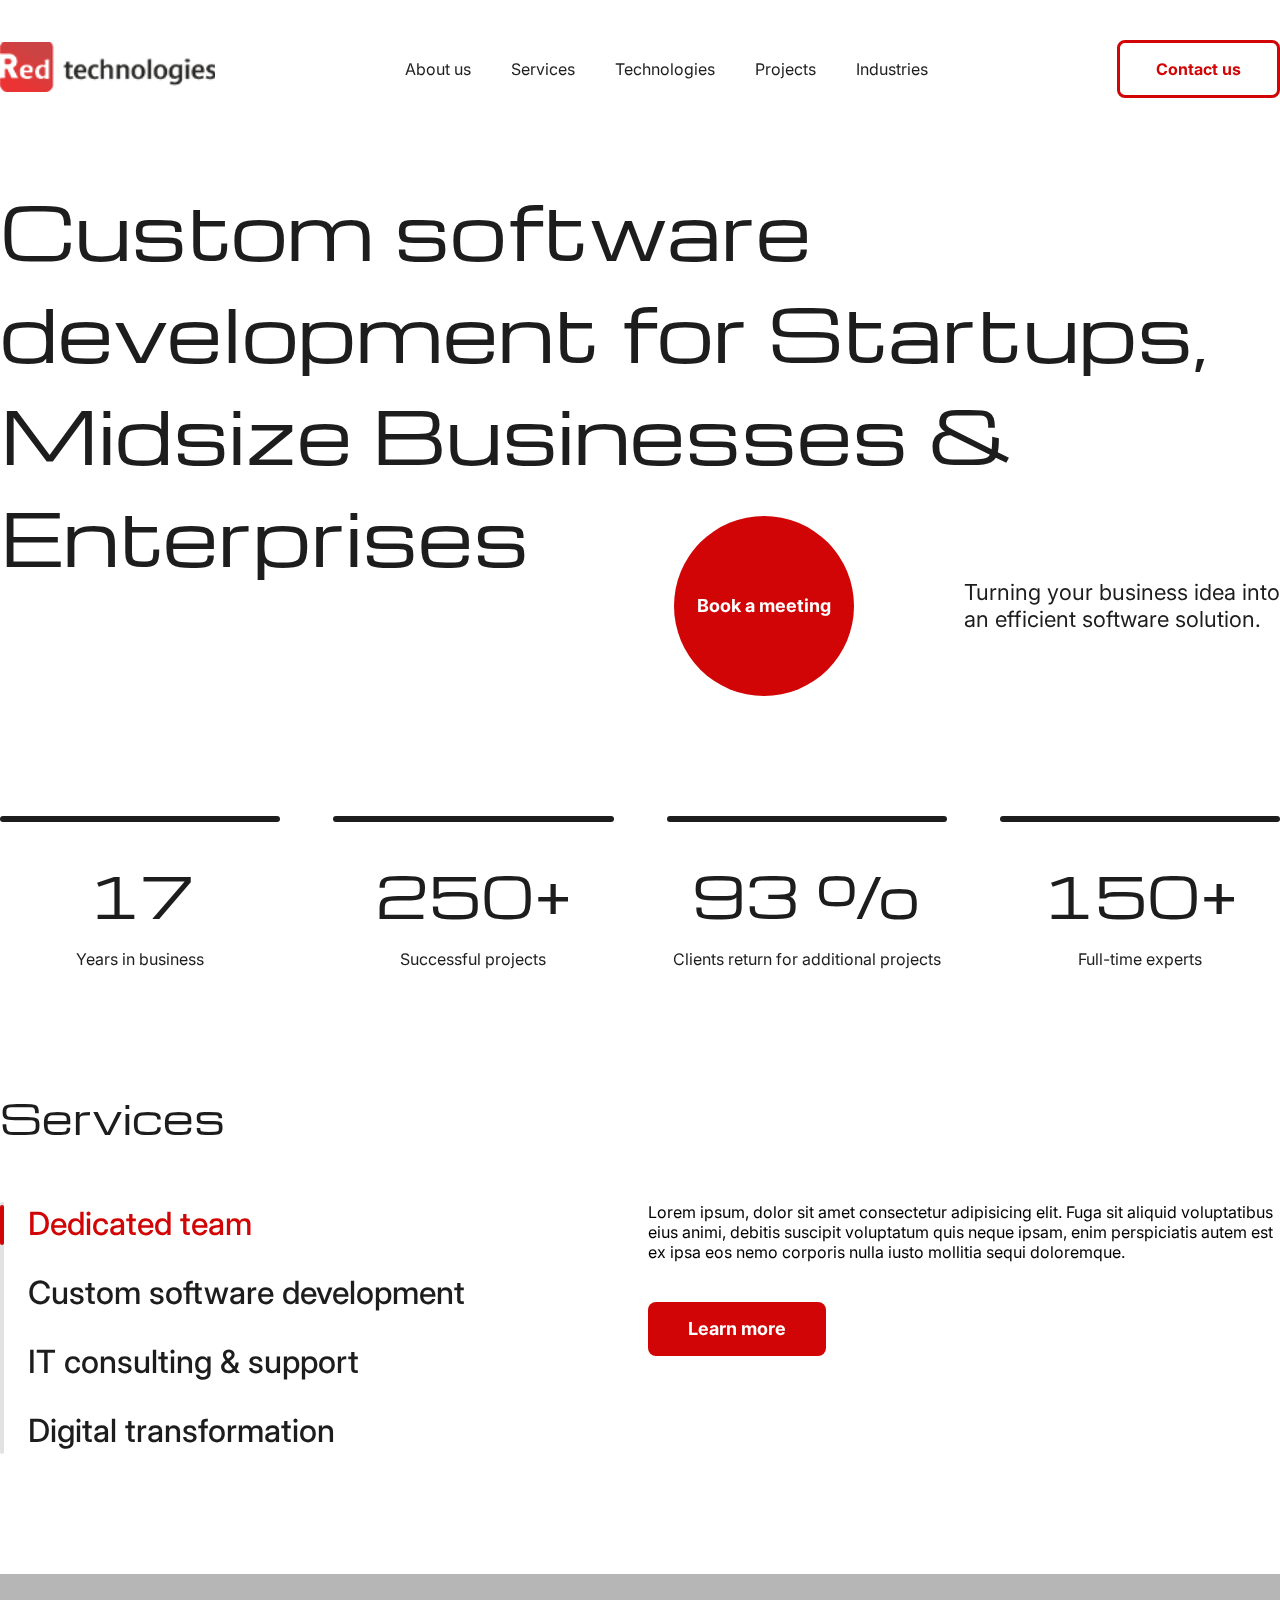
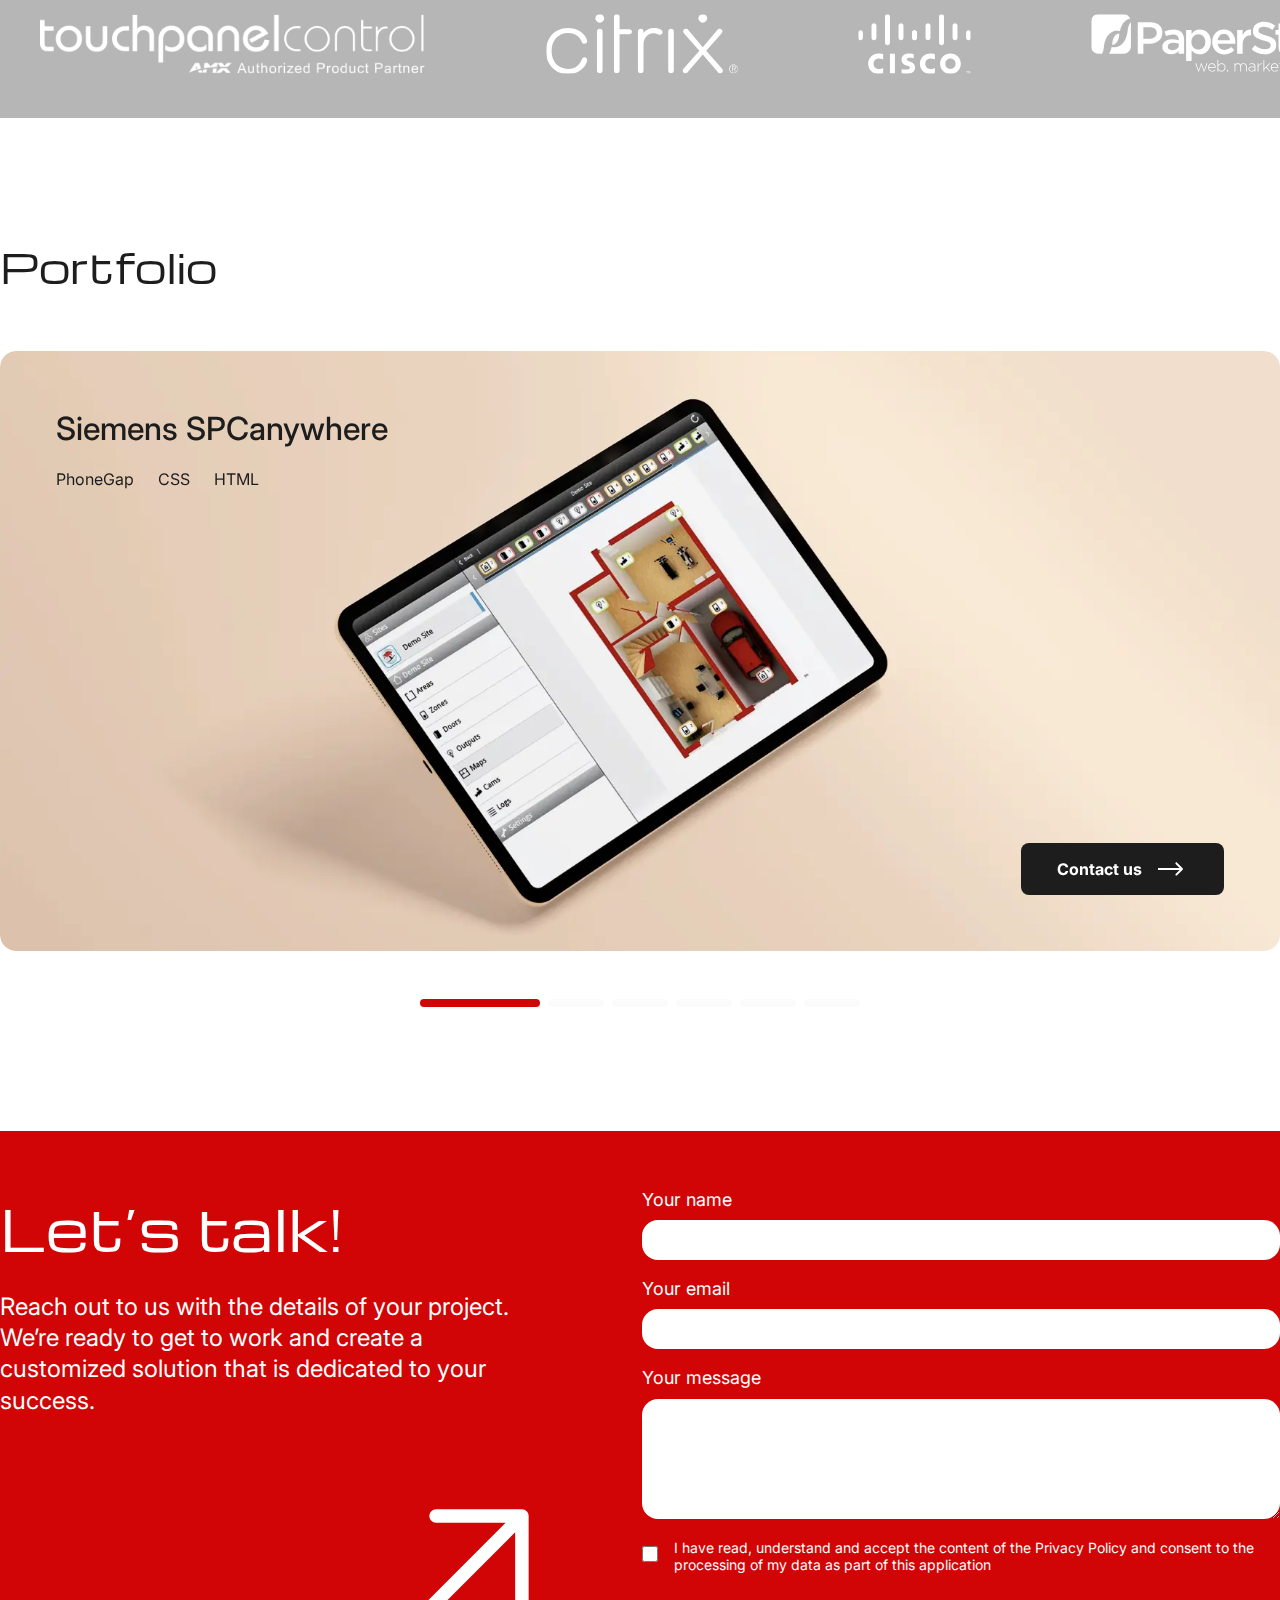
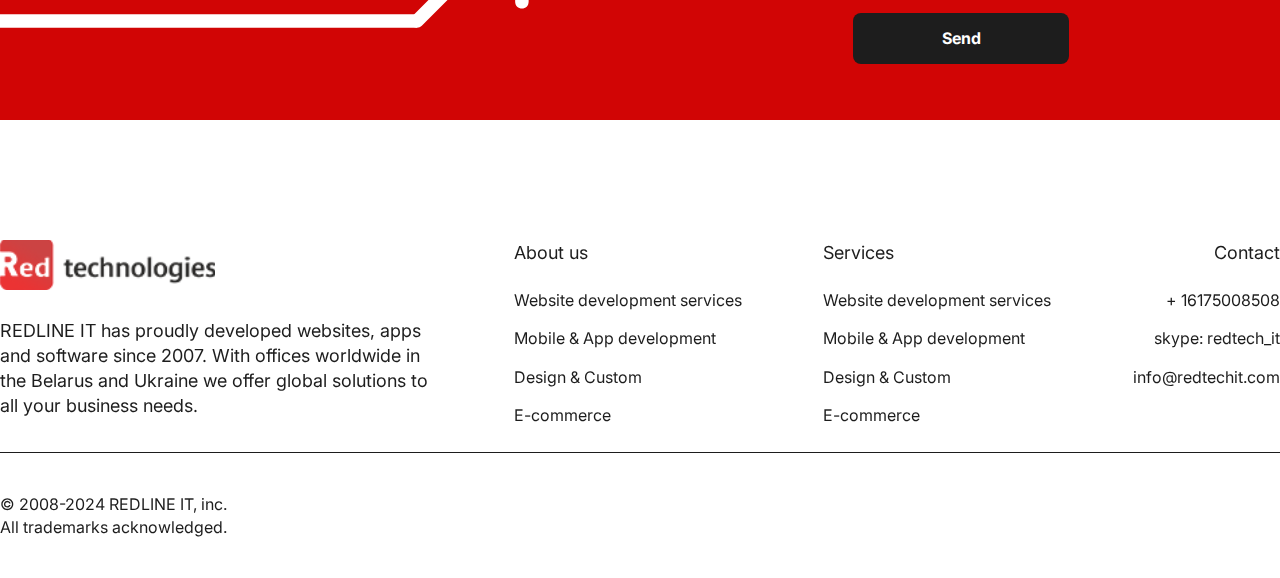
==== index.html @ c2d8413c "initial deploy" ====
<!DOCTYPE html>
<html lang="en">
  <head>
    <meta charset="UTF-8" />
    <meta name="viewport" content="width=device-width, initial-scale=1.0" />
    <title>Red Technologies</title>
    <link rel="stylesheet" href="./styles/style.css" />
    <link
      rel="stylesheet"
      href="https://cdn.jsdelivr.net/npm/swiper@10/swiper-bundle.min.css"
    />
    <script src="https://cdn.jsdelivr.net/npm/swiper@10/swiper-bundle.min.js"></script>
  </head>
  <body>
    <nav>
      <div class="nav_wrapper container">
        <a href="./index.html">
          <img src="./assets/logo.png" alt="" />
        </a>
        <div class="nav_menu">
          <a href="./about.html"><p>About us</p></a>
          <a href="./services.html"><p>Services</p></a>
          <a href="./technologies.html"><p>Technologies</p></a>
          <a href="./project.html"><p>Projects</p></a>
          <a href="./industries.html"><p>Industries</p></a>
        </div>
        <a href="./contact-us.html"><button class="line_btn">Contact us</button></a>
      </div>
    </nav>
    <header class="container">
      <div class="main_titile">
        <h1>
          Custom software development for Startups, Midsize Businesses &
          Enterprises
        </h1>
      </div>
      <div class="book_meeting">
        <div class="book_meeting_circle">
          <p>Book a meeting</p>
        </div>
        <div class="book_meetig_text">
          <p>
            Turning your business idea into <br />
            an efficient software solution.
          </p>
        </div>
      </div>
      <div class="header_stats">
        <div class="header_stat">
          <div class="header_stat_line"></div>
          <p>17</p>
          <span>Years in business</span>
        </div>
        <div class="header_stat">
          <div class="header_stat_line"></div>

          <p>250+</p>
          <span>Successful projects</span>
        </div>
        <div class="header_stat">
          <div class="header_stat_line"></div>
          <p>93 %</p>
          <span>Clients return for additional projects</span>
        </div>
        <div class="header_stat">
          <div class="header_stat_line"></div>
          <p>150+</p>
          <span>Full-time experts</span>
        </div>
      </div>
    </header>
    <div class="navigation_block container">
      <div class="block_title">
        <h2>Services</h2>
      </div>
      <div class="navigation_block_wrapper">
        <div class="navigation_menu_wrapper">
          <div class="navigation_menu_overflow"></div>
          <div class="navigation_menu tabs_list">
            <div
              class="navigation_menu_item navigation_menu_item_active"
              data-id="menu1"
            >
              <div class="navigation_menu_item_line"></div>
              <p>Dedicated team</p>
            </div>
            <div class="navigation_menu_item" data-id="menu2">
              <div class="navigation_menu_item_line"></div>

              <p>Custom software development</p>
            </div>
            <div class="navigation_menu_item" data-id="menu3">
              <div class="navigation_menu_item_line"></div>

              <p>IT consulting & support</p>
            </div>
            <div class="navigation_menu_item" data-id="menu4">
              <div class="navigation_menu_item_line"></div>

              <p>Digital transformation</p>
            </div>
          </div>
        </div>
        <div class="navigation_block_content">
          <div
            class="navigation_block_content_item navigation_menu_item_active"
            id="menu1"
          >
            <p>
              Lorem ipsum, dolor sit amet consectetur adipisicing elit. Fuga sit
              aliquid voluptatibus eius animi, debitis suscipit voluptatum quis
              neque ipsam, enim perspiciatis autem est ex ipsa eos nemo corporis
              nulla iusto mollitia sequi doloremque.
            </p>
            <a href="#"><button class="red_btn">Learn more</button></a>
          </div>
          <div class="navigation_block_content_item" id="menu2">
            <p>
              Lorem ipsum dolor sit amet consectetur adipisicing elit. A
              laboriosam dolor aut!
            </p>
            <a href="#"><button class="red_btn">Learn more</button></a>
          </div>
          <div class="navigation_block_content_item" id="menu3">
            <p>
              Lorem ipsum dolor sit amet consectetur adipisicing elit. Quod
              molestias nam repellat possimus non. Necessitatibus, assumenda
              voluptates voluptatibus dolorum ex molestiae, ea et voluptatum
              laboriosam repellat soluta quo blanditiis placeat.
            </p>
            <a href="#"><button class="red_btn">Learn more</button></a>
          </div>
          <div class="navigation_block_content_item" id="menu4">
            <p>
              Lorem ipsum dolor sit amet consectetur adipisicing elit. Possimus
              ea voluptate magnam adipisci suscipit quibusdam accusamus
              consequuntur quasi voluptas animi dignissimos, recusandae
              expedita, officiis illum.
            </p>
            <a href="#"><button class="red_btn">Learn more</button></a>
          </div>
        </div>
      </div>
    </div>
    <div class="companies_carousel_wrapper">
      <div class="companies_carousel">
        <a href="#"><img src="./assets/icons/companies/tpc.svg" alt="" /></a>
        <a href="#"
          ><img
            src="./assets/icons/companies/citrix-registered-tm-logo.svg"
            alt=""
        /></a>
        <a href="#"
          ><img src="./assets/icons/companies/Cisco_logo 1.svg" alt=""
        /></a>
        <a href="#"><img src="./assets/icons/companies/paper.svg" alt="" /></a>
        <a href="#"
          ><img src="./assets/icons/companies/coalbook.svg" alt=""
        /></a>
        <a href="#"
          ><img src="./assets/icons/companies/CMG-LOGO.svg" alt=""
        /></a>
        <a href="#"><img src="./assets/icons/companies/amx.svg" alt="" /></a>
      </div>
    </div>
    <div class="portfolio_carousel_wrapper">
      <div class="block_title container">
        <h2>Portfolio</h2>
      </div>

      <div class="portfolio_carousel container">
        <div class="swiper-wrapper">
          <div class="swiper-slide">
            <div class="block_item block_item1">
              <div class="block_item_text">
                <p>Siemens SPCanywhere</p>
                <div>
                  <span>PhoneGap</span> <span>CSS</span> <span>HTML</span>
                </div>
              </div>
              <div class="block_item_btn">
                <button class="black_btn">
                  Contact us <img src="./assets/icons/arrow-right.svg" alt="" />
                </button>
              </div>
            </div>
          </div>
          <div class="swiper-slide">
            <div class="block_item block_item1">
              <div class="block_item_text">
                <p>Siemens SPCanywhere</p>
                <div>
                  <span>PhoneGap</span> <span>CSS</span> <span>HTML</span>
                </div>
              </div>
              <div class="block_item_btn">
                <button class="black_btn">
                  Contact us <img src="./assets/icons/arrow-right.svg" alt="" />
                </button>
              </div>
            </div>
          </div>
          <div class="swiper-slide">
            <div class="block_item block_item1">
              <div class="block_item_text">
                <p>Siemens SPCanywhere</p>
                <div>
                  <span>PhoneGap</span> <span>CSS</span> <span>HTML</span>
                </div>
              </div>
              <div class="block_item_btn">
                <button class="black_btn">
                  Contact us <img src="./assets/icons/arrow-right.svg" alt="" />
                </button>
              </div>
            </div>
          </div>
          <div class="swiper-slide">
            <div class="block_item block_item1">
              <div class="block_item_text">
                <p>Siemens SPCanywhere</p>
                <div>
                  <span>PhoneGap</span> <span>CSS</span> <span>HTML</span>
                </div>
              </div>
              <div class="block_item_btn">
                <button class="black_btn">
                  Contact us <img src="./assets/icons/arrow-right.svg" alt="" />
                </button>
              </div>
            </div>
          </div>
          <div class="swiper-slide">
            <div class="block_item block_item1">
              <div class="block_item_text">
                <p>Siemens SPCanywhere</p>
                <div>
                  <span>PhoneGap</span> <span>CSS</span> <span>HTML</span>
                </div>
              </div>
              <div class="block_item_btn">
                <button class="black_btn">
                  Contact us <img src="./assets/icons/arrow-right.svg" alt="" />
                </button>
              </div>
            </div>
          </div>
          <div class="swiper-slide">
            <div class="block_item block_item1">
              <div class="block_item_text">
                <p>Siemens SPCanywhere</p>
                <div>
                  <span>PhoneGap</span> <span>CSS</span> <span>HTML</span>
                </div>
              </div>
              <div class="block_item_btn">
                <button class="black_btn">
                  Contact us <img src="./assets/icons/arrow-right.svg" alt="" />
                </button>
              </div>
            </div>
          </div>
        </div>
        <div class="swiper-pagination"></div>
      </div>
    </div>

    <div class="contact_block_wrapper">
      <div class="contact_block container">
        <div class="contact_block_left">
          <h3>Let’s talk!</h3>
          <p>
            Reach out to us with the details of your project. We’re ready to get
            to work and create a customized solution that is dedicated to your
            success.
          </p>
          <img src="./assets/icons/contact-line.svg" alt="" />
        </div>
        <div class="contact_block_right">
          <div class="contact_input">
            <p>Your name</p>
            <input type="text" name="" id="" />
          </div>
          <div class="contact_input">
            <p>Your email</p>
            <input type="text" name="" id="" />
          </div>
          <div class="contact_input">
            <p>Your message</p>
            <textarea name="" id="" cols="30" rows="10"></textarea>
          </div>
          <div class="form_privacy">
            <div><input type="checkbox" name="" id="" /></div>
            <p>
              I have read, understand and accept the content of the Privacy
              Policy and consent to the processing of my data as part of this
              application
            </p>
          </div>
          <div class="form_send">
            <button class="black_btn">Send</button>
          </div>
        </div>
      </div>
    </div>

    <footer>
      <div class="footer_wrapper container">
        <div class="footer_wrapper_top">
          <div class="footer_wrapper_top_desc">
            <a href="./index.html">
              <img src="./assets/logo.png" alt="" />
            </a>
            <h4>
              REDLINE IT has proudly developed websites, apps and software since
              2007. With offices worldwide in the Belarus and Ukraine we offer
              global solutions to all your business needs.
            </h4>
          </div>
          <div class="footer_menu">
            <h4>About us</h4>
            <a href="#"><p>Website development services</p></a>
            <a href="#"><p>Mobile & App development</p></a>
            <a href="#"><p>Design & Custom</p></a>
            <a href="#"><p>E-commerce</p></a>
          </div>
          <div class="footer_menu">
            <h4>Services</h4>
            <a href="#"><p>Website development services</p></a>
            <a href="#"><p>Mobile & App development</p></a>
            <a href="#"><p>Design & Custom</p></a>
            <a href="#"><p>E-commerce</p></a>
          </div>
          <div class="footer_menu footer_contact">
            <h4>Contact</h4>
            <a href="tel:+ 16175008508"><p>+ 16175008508</p></a>
            <a href="#"><p>skype: redtech_it</p></a>
            <a href="mailto:info@redtechit.com"><p>info@redtechit.com</p></a>
          </div>
        </div>
        <div class="footer_copyright">
          <p>
            © 2008-2024 REDLINE IT, inc. <br />
            All trademarks acknowledged.
          </p>
        </div>
      </div>
    </footer>

    <!-- scripts -->
    <script src="./scripts/main.js"></script>
    <script>
      document.addEventListener("DOMContentLoaded", function () {
        const swiper = new Swiper(".portfolio_carousel", {
          loop: true,
          spaceBetween: 30,
          slidesPerView: 3,
          slidesPerView: "auto",
          centeredSlides: true,
          pagination: {
            el: ".swiper-pagination",
          },
        });
      });
    </script>
  </body>
</html>
---- styles/style.css ----
@import url("https://fonts.googleapis.com/css2?family=Inter:ital,opsz,wght@0,14..32,100..900;1,14..32,100..900&display=swap");
@import url("https://fonts.googleapis.com/css2?family=Michroma&display=swap");

* {
  margin: 0;
  padding: 0;
  box-sizing: border-box;
}

body {
  font-family: "Inter", sans-serif;
}

.container {
  width: 100%;
  max-width: 1280px;
  margin: 0 auto;
}
a {
  text-decoration: none;
}

button {
  background: transparent;
  border: none;
  cursor: pointer;
}
input,
textarea {
  outline: none;
  border: none;
}
.nav_wrapper {
  display: flex;
  align-items: center;
  justify-content: space-between;
  padding: 40px 0 0;
}
.nav_menu {
  display: flex;
  align-items: center;
  gap: 40px;
}
.nav_menu p {
  /* Text_body */
  color: rgb(29, 29, 29);
  font-family: Inter;
  font-size: 16px;
  font-weight: 400;
  line-height: 140%;
  letter-spacing: 0%;
  text-align: left;
}
.nav_menu p:hover {
  text-decoration: underline;
}

.line_btn {
  padding: 16px 36px;
  box-sizing: border-box;
  /* Primary */
  border: 3px solid rgb(209, 5, 5);
  border-radius: 8px;
  color: rgb(209, 5, 5);
  font-family: Inter;
  font-size: 16px;
  font-weight: 700;
  line-height: 20px;
  letter-spacing: 0%;
  text-align: left;
}

.main_titile h1 {
  /* H1 */
  color: rgb(29, 29, 29);
  font-family: Michroma;
  font-size: 72px;
  font-weight: 400;
  line-height: 102px;
  letter-spacing: 0%;
  text-align: left;
}
header {
  padding-top: 80px;
}

.book_meeting_circle {
  width: 180px;
  height: 180px; /* Primary */
  background: rgb(209, 5, 5);
  border-radius: 50%;
  display: flex;
  align-items: center;
  justify-content: center;
}

.book_meeting_circle p {
  /* Text_Button */
  color: rgb(255, 255, 255);
  font-family: Inter;
  font-size: 18px;
  font-weight: 700;
  line-height: 22px;
  letter-spacing: 0%;
  text-align: left;
}

.book_meetig_text p {
  color: rgb(29, 29, 29);
  font-family: Inter;
  font-size: 22px;
  font-weight: 400;
  line-height: 27px;
  letter-spacing: 0%;
  text-align: left;
}

.book_meeting {
  display: flex;
  align-items: center;
  justify-content: flex-end;
  gap: 110px;
  margin-top: -70px;
}
.header_stats {
  display: flex;
  align-items: start;
  justify-content: space-between;
  gap: 53px;
}
.header_stat {
  width: 25%;
  display: flex;
  flex-direction: column;
  align-items: center;
}
.header_stat_line {
  border-radius: 6px;
  height: 6px;
  width: 100%;
  /* Secondary */
  background: rgb(29, 29, 29);
  margin-bottom: 32px;
}

.header_stat p {
  /* H2 */
  color: rgb(29, 29, 29);
  font-family: Michroma;
  font-size: 56px;
  font-weight: 400;
  line-height: 80px;
  letter-spacing: 0%;
  text-align: center;
  margin-bottom: 16px;
}
.header_stat span {
  color: rgb(29, 29, 29);
  font-family: Inter;
  font-size: 16px;
  font-weight: 400;
  line-height: 19px;
  letter-spacing: 0%;
  text-align: center;
}

.header_stats {
  margin: 120px 0;
}
.block_title h2 {
  /* Title 1 */
  color: rgb(29, 29, 29);
  font-family: Michroma;
  font-size: 40px;
  font-weight: 400;
  line-height: 57px;
  letter-spacing: 0%;
  text-align: left;
  margin-bottom: 56px;
}
.navigation_menu_wrapper {
  display: flex;
  align-items: center;
}
.navigation_menu_item p {
  /* Title 2 */
  color: rgb(29, 29, 29);
  font-family: Inter;
  font-size: 32px;
  font-weight: 500;
  line-height: 140%;
  letter-spacing: 0%;
  text-align: left;
}
.navigation_menu_item {
  margin-bottom: 24px;
  cursor: pointer;

  display: flex;
  align-items: center;
  gap: 24px;
  margin-left: -4px;
}
.navigation_menu .navigation_menu_item:last-child {
  margin-bottom: 0;
}

.navigation_menu_overflow {
  border-radius: 2px;
  width: 4px;
  height: 252px;
  background: rgb(182, 182, 182, 0.4);
}
.navigation_menu_item_line {
  border-radius: 2px;

  /* Primary */
  height: 40px;
  width: 4px;
  background: rgb(209, 5, 5);
  visibility: hidden;
}

.navigation_menu_wrapper .navigation_menu_item_active p {
  color: rgb(209, 5, 5) !important;
}
.navigation_menu_wrapper
  .navigation_menu_item_active
  .navigation_menu_item_line {
  visibility: visible;
}

.navigation_block_wrapper {
  display: flex;
  align-items: start;
  justify-content: space-between;
}
.navigation_block_content {
  max-width: 632px;
  width: 100%;
}
.red_btn {
  padding: 16px 40px;
  border-radius: 8px;
  color: rgb(255, 255, 255);
  font-family: Inter;
  font-size: 18px;
  font-weight: 700;
  line-height: 22px;
  letter-spacing: 0%;
  text-align: center;
  background: rgb(209, 5, 5);
}

.navigation_block_content_item p {
  margin-bottom: 40px;
}
.navigation_block_content_item {
  display: none;
}
.navigation_block_content .navigation_menu_item_active {
  display: block;
}

.navigation_block {
  padding-bottom: 120px;
}

.companies_carousel {
  width: 100%;

  /* Neutrl_Dark */
}
.companies_carousel {
  display: flex;
  align-items: center;
  gap: 120px;
}
.companies_carousel_wrapper {
  background: rgb(182, 182, 182);
  width: 100%;
  overflow: hidden;
  padding: 40px;
  overflow: auto;
}
.portfolio_carousel_wrapper {
  padding: 120px 0;
}

.companies_carousel_wrapper::-webkit-scrollbar {
  display: none;
}

.block_item {
  width: 100%;
  height: 600px;
  border-radius: 16px;
  background-size: cover;
  padding: 56px;
  display: flex;
  flex-direction: column;
  align-items: start;
  justify-content: space-between;
}

.block_item1 {
  background: url(../assets/images/block1.png);
}

.block_item_text p {
  /* Title 2 */
  color: rgb(29, 29, 29);
  font-family: Inter;
  font-size: 32px;
  font-weight: 500;
  line-height: 140%;
  letter-spacing: 0%;
  text-align: left;
  margin-bottom: 16px;
}
.block_item_text div {
  display: flex;
  align-items: center;
  gap: 24px;
}
.block_item_text span {
  /* Text_body */
  color: rgb(29, 29, 29);
  font-family: Inter;
  font-size: 16px;
  font-weight: 400;
  line-height: 140%;
  letter-spacing: 0%;
  text-align: left;
}

.block_item_btn {
  display: flex;
  align-items: center;
  justify-content: flex-end;
  width: 100%;
}
.black_btn {
  padding: 16px 36px;
  border-radius: 8px;
  color: rgb(255, 255, 255);
  font-family: Inter;
  font-size: 16px;
  font-weight: 700;
  line-height: 19px;
  letter-spacing: 0%;
  text-align: left;
  display: flex;
  align-items: center;
  gap: 10px;
  background: rgb(29, 29, 29);
}
.portfolio_carousel_wrapper {
  overflow: hidden;
}
.swiper-pagination {
  position: static !important;
  margin-top: 40px;
}
.swiper-pagination-bullet {
  width: 56px !important;
  height: 8px !important;
  border-radius: 16px !important;
  background: rgba(182, 182, 182, 0.3) !important;
  cursor: pointer;
}

.swiper-pagination-bullet-active {
  background: rgb(209, 5, 5) !important;
  width: 120px !important;
}
.contact_block_wrapper {
  position: relative;
  padding: 56px 0;
  background: rgb(209, 5, 5);
}

.contact_block {
  display: flex;
  align-items: start;
  gap: 120px;
}

.contact_block_left {
  width: 45%;
}
.contact_block_left h3 {
  /* H2 */
  color: rgb(255, 255, 255);
  font-family: Michroma;
  font-size: 56px;
  font-weight: 400;
  line-height: 80px;
  letter-spacing: 0%;
  text-align: left;
  margin-bottom: 24px;
}
.contact_block_left p {
  /* Subtitle */
  color: rgb(255, 255, 255);
  font-family: Inter;
  font-size: 24px;
  font-weight: 400;
  line-height: 130%;
  letter-spacing: 0%;
  text-align: left;
}
.contact_block_left img {
  position: absolute;
  right: -100px;
}
.contact_block_right {
  width: 55%;
}
.contact_input p {
  /* Text_big */
  color: rgb(255, 255, 255);
  font-family: Inter;
  font-size: 18px;
  font-weight: 400;
  line-height: 140%;
  letter-spacing: 0%;
  text-align: left;
  margin-bottom: 8px;
}

.contact_input input {
  border-radius: 16px;
  height: 40px;
  text-indent: 18px;
  width: 100%;
  background: rgb(255, 255, 255);
  /* Text_big */
  color: #000;
  font-family: Inter;
  font-size: 18px;
  font-weight: 400;
  line-height: 140%;
  letter-spacing: 0%;
  text-align: left;
  margin-bottom: 16px;
}

.contact_input textarea {
  border-radius: 16px;
  height: 120px;
  padding: 18px;
  background: rgb(255, 255, 255);
  width: 100%;
  color: #000;
  font-family: Inter;
  font-size: 18px;
  font-weight: 400;
  line-height: 140%;
  letter-spacing: 0%;
  text-align: left;
}

.form_privacy {
  display: flex;
  align-items: center;
  gap: 16px;
  margin: 16px 0 40px;
}
.form_privacy input {
  cursor: pointer;
  width: 16px;
  height: 16px;
}
.form_privacy p {
  /* Text_Small */
  color: rgb(255, 255, 255);
  font-family: Inter;
  font-size: 14px;
  font-weight: 400;
  line-height: 17px;
  letter-spacing: 0%;
  text-align: left;
}
.contact_block_left {
  position: relative;
}
.form_send {
  display: flex;
  align-items: center;
  justify-content: center;
}

.form_send .black_btn {
  width: 216px;
  text-align: center;
  display: flex;
  align-items: center;
  justify-content: center;
}

footer {
  padding: 120px 0 40px;
}
.footer_wrapper_top_desc {
  max-width: 432px;
  width: 100%;
}
.footer_wrapper_top h4 {
  /* Text_big */
  color: rgb(29, 29, 29);
  font-family: Inter;
  font-size: 18px;
  font-weight: 400;
  line-height: 140%;
  letter-spacing: 0%;
  text-align: left;
}

.footer_wrapper_top_desc h4 {
  margin-top: 24px;
}
.footer_menu h4 {
  margin-bottom: 24px;
}
.footer_wrapper_top {
  display: flex;
  align-items: start;
  justify-content: space-between;
}
.footer_menu p {
  /* Text_body */
  color: rgb(29, 29, 29);
  font-family: Inter;
  font-size: 16px;
  font-weight: 400;
  line-height: 140%;
  letter-spacing: 0%;
  text-align: left;
  margin-bottom: 16px;
}
.footer_contact h4,
.footer_contact p {
  text-align: right;
}
.footer_wrapper_top a:hover p {
  text-decoration: underline;
}
.footer_wrapper_top {
  padding-bottom: 10px;
  border-bottom: 1px solid rgb(29, 29, 29);
}
.footer_copyright p {
  /* Text_body */
  color: rgb(29, 29, 29);
  font-family: Inter;
  font-size: 16px;
  font-weight: 400;
  line-height: 140%;
  letter-spacing: 0%;
  text-align: left;
  padding-top: 40px;
}

.nav_menu_active p {
  text-decoration: underline;
}

/* about */
.about_header {
  padding: 80px 0 120px;
}
.about_header_left h1 {
  /* H1 */
  color: rgb(29, 29, 29);
  font-family: Michroma;
  font-size: 72px;
  font-weight: 400;
  line-height: 130%;
  letter-spacing: 0%;
  text-align: left;
}
.about_header_left h1 span {
  /* H1 */
  color: rgb(209, 5, 5);
  font-family: Michroma;
  font-size: 72px;
  font-weight: 400;
  line-height: 130%;
  letter-spacing: 0%;
  text-align: left;
}
.about_header_left h2 {
  /* Title 1 */
  color: rgb(29, 29, 29);
  font-family: Michroma;
  font-size: 40px;
  font-weight: 400;
  line-height: 100%;
  letter-spacing: 0%;
  text-align: left;
}

.about_header_left p {
  /* Text_body */
  color: rgb(29, 29, 29);
  font-family: Inter;
  font-size: 16px;
  font-weight: 400;
  line-height: 140%;
  letter-spacing: 0%;
  text-align: left;
  margin-top: 32px;
  max-width: 324px;
}
.about_header {
  display: flex;
  align-items: center;
  justify-content: space-between;
}
.about_header_left {
  max-width: 587px;
  width: 100%;
}
.about_header {
  position: relative;
}
.about_header img {
  position: absolute;
  right: 0;
}
.facts_block_item {
  padding-left: 16px;
}
.facts_block_item_line {
  height: 200px;
  width: 6px;
  border-radius: 6px;

  /* Primary */
  background: rgb(209, 5, 5);
}

.facts_block_item_wrapper {
  display: flex;
  align-items: start;
}
.facts_block_item h3 {
  /* H2 */
  color: rgb(209, 5, 5);
  font-family: Michroma;
  font-size: 56px;
  font-weight: 400;
  line-height: 80px;
  letter-spacing: 0%;
  text-align: left;
}
.facts_block_item p {
  margin: 4px 0 16px;
  /* Subtitle */
  color: rgb(29, 29, 29);
  font-family: Inter;
  font-size: 24px;
  font-weight: 400;
  line-height: 130%;
  letter-spacing: 0%;
  text-align: left;
}

.facts_block_list {
  display: grid;
  grid-template-columns: repeat(3, 1fr);
  gap: 60px 16px;
}
.facts_block {
  padding-bottom: 120px;
}
.about_car_card {
  border-radius: 16px;
  padding: 32px;
  width: 524px;
  height: 306px;
  background: rgb(242, 242, 242);
}
.about_car_card h4 {
  color: rgb(29, 29, 29);
  font-family: Michroma;
  font-size: 24px;
  font-weight: 400;
  line-height: 34px;
  letter-spacing: 0%;
  text-align: left;
  margin-bottom: 8px;
}
.about_car_card p {
  /* Text_body */
  color: rgb(29, 29, 29);
  font-family: Inter;
  font-size: 16px;
  font-weight: 400;
  line-height: 140%;
  letter-spacing: 0%;
  text-align: left;
}
.about_car_card p:nth-child(2) {
  margin-bottom: 24px;
}

.services_header {
  padding: 80px 0 170px;
}

.services_header {
  display: flex;
  align-items: start;
  justify-content: space-between;
  position: relative;
}

.services_header_text p {
  /* Text_big */
  color: rgb(29, 29, 29);
  font-family: Inter;
  font-size: 18px;
  font-weight: 400;
  line-height: 140%;
  letter-spacing: 0%;
  text-align: left;
  max-width: 528px;
  width: 100%;
}
.services_header_text h1 {
  /* H1 */
  color: rgb(29, 29, 29);
  font-family: Michroma;
  font-size: 72px;
  font-weight: 400;
  line-height: 102px;
  letter-spacing: 0%;
  text-align: right;
  margin-top: 16px;
}
.services_header .book_meeting_circle {
  width: 220px;
  height: 220px;
  position: absolute;
  bottom: 124px;
  left: 50%;
  margin-left: -110px;
}
.services_header_text {
  display: flex;
  align-items: flex-end;
  justify-content: flex-end;
  flex-direction: column;
}
.services_list_item {
  padding: 55px 0 40px;
  display: flex;
  align-items: center;
  justify-content: space-between;
  border-bottom: 2px solid rgb(29, 29, 29);
}
.services_list_item_left {
  display: flex;
  align-items: center;
  gap: 16px;
  max-width: 612px;
  width: 100%;
}
.services_list_item_left div {
  border-radius: 6px;
  width: 4px;
  height: 114px;
  background: rgb(29, 29, 29);
}

.services_list_item_left p {
  /* Title 1 */
  color: rgb(29, 29, 29);
  font-family: Michroma;
  font-size: 40px;
  font-weight: 400;
  line-height: 57px;
  letter-spacing: 0%;
  text-align: left;
}

.services_list_item_right {
  max-width: 524px;
  width: 100%;
}
.services_list_item_right p {
  /* Text_big */
  color: rgb(29, 29, 29);
  font-family: Inter;
  font-size: 18px;
  font-weight: 400;
  line-height: 140%;
  letter-spacing: 0%;
  text-align: left;
  margin-bottom: 16px;
}
.services_list_item_right ul {
  padding-left: 20px;
}
.services_list_item_right ul li {
  /* Text_big */
  color: rgb(29, 29, 29);
  font-family: Inter;
  font-size: 18px;
  font-weight: 400;
  line-height: 140%;
  letter-spacing: 0%;
  text-align: left;
}
.services_list_item:first-child {
  padding-top: 0;
}
.dev_processeess {
  padding-top: 125px;
  padding-bottom: 116px;
}

.serv_packages_wrapper {
  position: relative;
  padding-bottom: 120px;
  max-width: 1920px;
  margin: 0 auto;
}
.serv_packages_left {
  width: 45%;
}
.serv_packages_right {
  width: 50%;
}
.serv_packages {
  display: flex;
  align-items: center;
  gap: 32px;
}
.serv_packages_left img {
  position: absolute;
  left: 0;
  width: 45%;
}
.serv_packages_list_item {
  display: flex;
  align-items: start;
  gap: 16px;
  margin-bottom: 32px;
}
.serv_packages_list_item p {
  /* Title 2 */
  color: rgb(29, 29, 29);
  font-family: Inter;
  font-size: 32px;
  font-weight: 500;
  line-height: 140%;
  letter-spacing: 0%;
  text-align: left;
  margin-bottom: 16px;
}

.serv_packages_left img {
  top: 20px;
}
.tech .about_header_left {
  max-width: 100%;
}
.tech .about_header_left p {
  max-width: 432px;
}
.tech img {
  top: 70px;
}
.tech_header_btn {
  padding-left: 216px;
  margin-top: 40px;
}
.tech1 .navigation_menu_overflow {
  height: 528px;
}
.tech_stats {
  display: flex;
  align-items: start;
  justify-content: space-between;
}
.tech_stats .navigation_block_content_item p {
  margin-bottom: 24px;
}
.tech_stats p {
  /* Title 1 */
  color: rgb(29, 29, 29);
  font-family: Michroma;
  font-size: 40px;
  font-weight: 400;
  line-height: 57px;
  letter-spacing: 0%;
  text-align: center;
  margin-bottom: 8px;
}
.tech_stats span {
  color: rgb(29, 29, 29);
  font-family: Inter;
  font-size: 16px;
  font-weight: 400;
  line-height: 19px;
  letter-spacing: 0%;
  text-align: center;
}
.tech_stats .header_stat_line {
  margin-bottom: 16px;
}
.techs_list {
  display: grid;
  grid-template-columns: repeat(4, 1fr);
  gap: 40px;
  margin-bottom: 40px;
}
.techs_list div {
  display: flex;
  align-items: center;
  justify-content: center;
}
.tech_car {
  display: flex;
  align-items: center;
  justify-content: space-between;
  padding: 20px 0;
  /* Neutral_Light */
  background: rgb(242, 242, 242);
}
.adv_tech {
  padding-top: 128px;
}
.adv_tech .navigation_menu_overflow {
  height: 183px;
}

/* contacts */
.contacts_line {
  width: 100%;
  height: 1px;
  background: rgb(209, 5, 5);
  margin-top: 80px;
}

.contacts_header_wrapper {
  display: flex;
  align-items: start;
  justify-content: space-between;
  gap: 92px;
  margin-top: 50px;
}
.contacts_header_left {
  width: 50%;
}
.contacts_header_left p {
  /* Text_big */
  color: rgb(29, 29, 29);
  font-family: Inter;
  font-size: 18px;
  font-weight: 400;
  line-height: 140%;
  letter-spacing: 0%;
  text-align: left;
  margin-bottom: 32px;
}
.contacts_header_left img {
  width: 100%;
}
.contacts_header_left h4 {
  margin: 24px 0 8px;
  /* Subtitle 2 */
  color: rgb(0, 0, 0);
  font-family: Michroma;
  font-size: 24px;
  font-weight: 400;
  line-height: 140%;
  letter-spacing: 0%;
  text-align: left;
}
.contacts_header_right {
  width: 50%;
  box-sizing: border-box;
  /* Secondary */
  border: 2px solid rgb(29, 29, 29);
  border-radius: 16px;
  padding: 40px 80px;
  background: rgb(255, 255, 255);
}
.contacts_input p {
  margin-bottom: 8px;
  /* Text_body */
  color: rgb(29, 29, 29);
  font-family: Inter;
  font-size: 16px;
  font-weight: 400;
  line-height: 140%;
  letter-spacing: 0%;
  text-align: left;
}
.contacts_input input,
.contacts_input textarea {
  box-sizing: border-box;
  /* Secondary */
  border: 2px solid rgb(29, 29, 29);
  border-radius: 8px;
  height: 40px;
  text-indent: 18px;
  /* Text_body */
  color: #000;
  font-family: Inter;
  font-size: 16px;
  font-weight: 400;
  line-height: 140%;
  letter-spacing: 0%;
  text-align: left;
  background: rgb(255, 255, 255);
  width: 100%;
}

.contacts_input {
  margin-bottom: 16px;
}
.contacts_input textarea {
  padding: 4px;
  padding-left: 0;
  height: 120px;
}
.atach {
  display: flex;
  align-items: start;
  gap: 8px;
  cursor: pointer;
  margin-bottom: 40px;
}
.div {
  display: flex;
  align-items: center;
  justify-content: center;
}
.contacts_header {
  padding-bottom: 120px;
}
.offices_list {
  display: flex;
  align-items: center;
  justify-content: space-between;
}
.office_item {
  width: 50%;
  display: flex;
  align-items: start;
  gap: 16px;
}
.office_item p {
  /* Subtitle 2 */
  color: rgb(0, 0, 0);
  font-family: Michroma;
  font-size: 24px;
  font-weight: 400;
  line-height: 140%;
  letter-spacing: 0%;
  text-align: left;
  margin-bottom: 8px;
}
.office_item span {
  /* Text_big */
  color: rgb(0, 0, 0);
  font-family: Inter;
  font-size: 18px;
  font-weight: 400;
  line-height: 140%;
  letter-spacing: 0%;
  text-align: left;
}

.ind_header {
  position: relative;
}
.ind_header p {
  /* Text_big */
  color: rgb(29, 29, 29);
  font-family: Inter;
  font-size: 18px;
  font-weight: 400;
  line-height: 140%;
  letter-spacing: 0%;
  text-align: left;
  max-width: 740px;
  position: absolute;
  right: 0;
  top: 140px;
}
.ind_header {
  padding-bottom: 120px;
}
.ind_drop_item {
  display: flex;
  align-items: center;
  justify-content: space-between;
}
.ind_drop_item_icon {
  width: 33%;
}
.ind_drop_item_desc {
  width: 66%;
}
.ind_drop_item_desc_title {
  display: flex;
  align-self: center;
  justify-content: space-between;
}
.ind_drop_item_desc_title h4 {
  /* Subtitle 2 */
  color: rgb(29, 29, 29);
  font-family: Michroma;
  font-size: 24px;
  font-weight: 400;
  line-height: 140%;
  letter-spacing: 0%;
  text-align: left;
}
.ind_drop_item_desc_title svg {
  cursor: pointer;
  transition: all 0.4s ease;
}
.ind_drop_item_desc_text p {
  /* Text_body */
  color: rgb(29, 29, 29);
  font-family: Inter;
  font-size: 16px;
  font-weight: 400;
  line-height: 140%;
  letter-spacing: 0%;
  text-align: left;
  width: 90%;
  margin-top: 24px;
}
.ind_drop_item {
  /* Secondary */
  border-bottom: 1px solid rgb(29, 29, 29);
  padding: 32px 0;
}
.ind_drop_item_desc_text {
  display: none;
}
.drop_item_active .ind_drop_item_desc_text {
  display: block;
}
.drop_item_active .ind_drop_item_desc_title svg {
  transform: rotate(-180deg);
  transition: all 0.4s ease;
}
.ind_drop_item_icon svg {
  transition: all 0.4s ease;
}
.drop_item_active .ind_drop_item_icon svg {
  width: 80px;
  transition: all 0.4s ease;
  height: 80px;
}
.drop_item_active .ind_drop_item_icon svg * {
  transition: all 0.4s ease;
  fill: rgb(209, 5, 5);
}
.drop_item_active .ind_drop_item_desc_title svg * {
  transition: all 0.4s ease;
  fill: rgb(29, 29, 29);
}

.drops_list {
  padding-bottom: 120px;
}

/* projects */

.projects_header {
  padding: 80px 0 120px;
}
.projects_header_desc {
  display: flex;
  align-items: start;
  justify-content: space-between;
}
.projects_header_desc div,
.projects_header_desc p {
  width: 50%;
}
.projects_header_desc h4 {
  margin-bottom: 40px;
  /* Subtitle */
  color: rgb(29, 29, 29);
  font-family: Inter;
  font-size: 24px;
  font-weight: 400;
  line-height: 130%;
  letter-spacing: 0%;
  text-align: left;
}
.projects_header_desc {
  margin-top: 32px;
}

.projects_header_desc p {
  /* Text_big */
  color: rgb(29, 29, 29);
  font-family: Inter;
  font-size: 18px;
  font-weight: 400;
  line-height: 140%;
  letter-spacing: 0%;
  text-align: left;
}

.portfolio .navigation_menu_item p {
  /* Subtitle */
  color: rgb(29, 29, 29);
  font-family: Inter;
  font-size: 24px;
  font-weight: 400;
  line-height: 130%;
  letter-spacing: 0%;
  text-align: left;
}
.portfolio .navigation_menu_item {
  margin-bottom: 21px;
}
.portfolio_desc {
  /* Text_big */
  color: rgb(29, 29, 29);
  font-family: Inter;
  font-size: 18px;
  font-weight: 400;
  line-height: 140%;
  letter-spacing: 0%;
  text-align: left;
}
.portfolio .navigation_block_content {
  max-width: 740px;
}

.bottom_blocks {
  padding: 40px 0 0;
}

.link_btn {
  cursor: pointer;
}
.bottom_blocks {
  width: 100%;
  max-width: 100% !important;
}
.nav_content_blocks .block_item1 {
  width: 59%;
  background-position: center;
}
.block_item {
  background-repeat: no-repeat;
}
.block_item2 {
  background: url(../assets/images/block2.png);
  background-size: cover;
  width: 39%;
}
.block_item3 {
  width: 100%;
  background: url(../assets/images/block3.png);
  background-size: cover;
}
.block_item4 {
  background: url(../assets/images/block4.png);
  background-size: cover;
  width: 39%;
}
.block_item5 {
  width: 59%;
  background: url(../assets/images/block5.png);
  background-size: cover;
}
.block_item6 {
  width: 59%;
  background: url(../assets/images/block6.png);
  background-size: cover;
}
.block_item7 {
  background: url(../assets/images/block7.png);
  background-size: cover;
  width: 39%;
}
.block_item8 {
  width: 100%;
  background: url(../assets/images/block8.png);
  background-size: cover;
}
.block_item9 {
  background: url(../assets/images/block9.png);
  background-size: cover;
  width: 39%;
}
.block_item10 {
  width: 59%;
  background: url(../assets/images/block10.png);
  background-size: cover;
}
.block_item11 {
  width: 100%;
  background: url(../assets/images/block11.png);
  background-size: cover;
}
.block_item12 {
  width: 59%;
  background: url(../assets/images/block12.png);
  background-size: cover;
}
.block_item13 {
  background: url(../assets/images/block13.png);
  background-size: cover;
  width: 39%;
}
.block_item14 {
  width: 100%;
  background: url(../assets/images/block14.png);
  background-size: cover;
}
.block_item15 {
  width: 100%;
  background: url(../assets/images/block15.png);
  background-size: cover;
}
.block_item16 {
  width: 59%;
  background: url(../assets/images/block16.png);
  background-size: cover;
  border-radius: 16px;
  border-bottom: 2px solid #000;
}

.block_item166 {
  width: 39%;
}
.block_item17 {
  width: 100%;
  background: url(../assets/images/block17.png);
  background-size: cover;
}
.block_item18 {
  width: 59%;
  background: url(../assets/images/block18.png);
  background-size: cover;
  border-bottom: 2px solid #000;
}
.block_item19 {
  width: 39%;
}
.bb {
  border: 2px solid #000;
}
.nav_content_blocks {
  display: flex;
  align-items: center;
  flex-wrap: wrap;
  gap: 16px;
}
.nav_content_blocks .block_item_text div {
  flex-wrap: wrap;
  gap: 8px 16px;
}
.block_item_w p,
.block_item_w span {
  color: #fff;
}
.block_item_s {
  padding: 40px 32px;
}

.projecgt_cont p {
  /* Subtitle */
  color: rgb(255, 255, 255);
  font-family: Inter;
  font-size: 24px;
  font-weight: 400;
  line-height: 130%;
  letter-spacing: 0%;
  text-align: left;
  max-width: 524px;
}

.project_ct .contact_block_left h3 {
  /* Title 1 */
color: rgb(255, 255, 255);
font-family: Michroma;
font-size: 40px;
font-weight: 400;
line-height: 57px;
letter-spacing: 0%;
text-align: left;
margin-bottom: 40px;
}
.project_ct .contact_block_left {
  width: 50%;
}
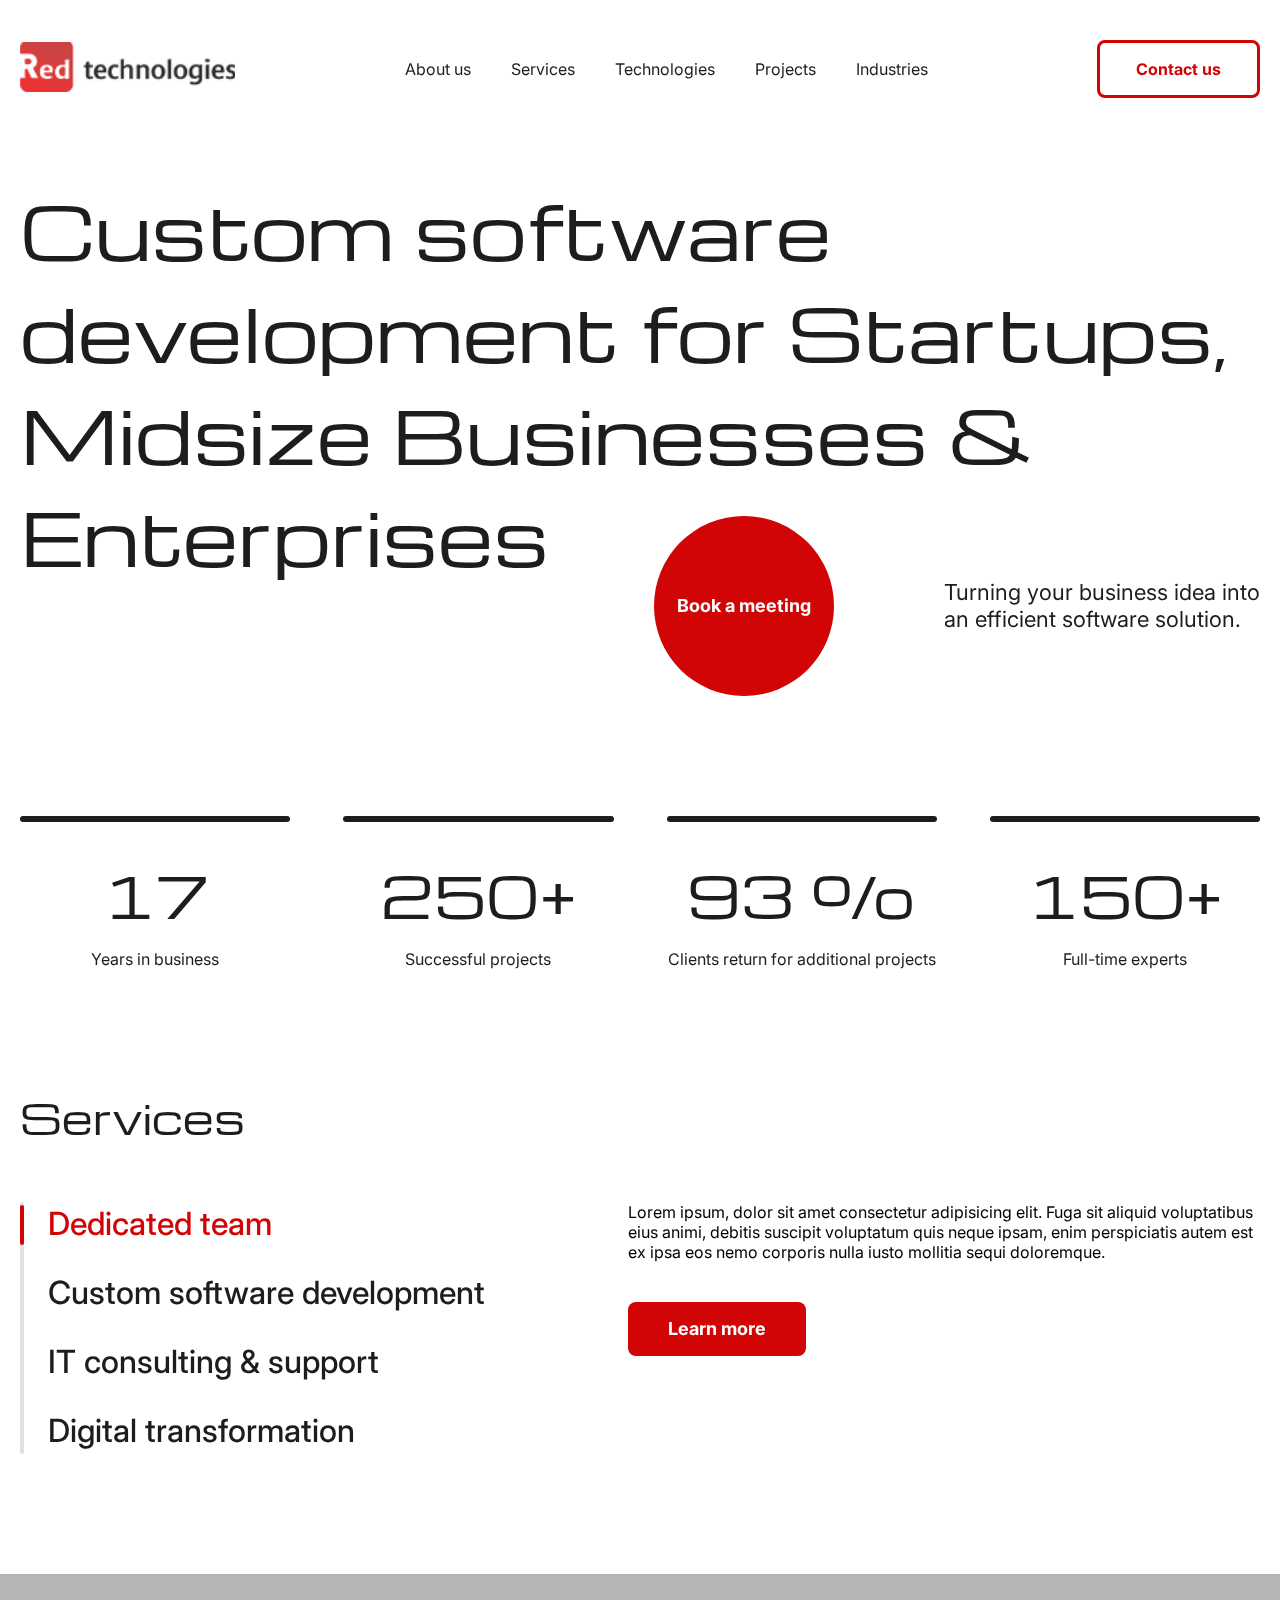
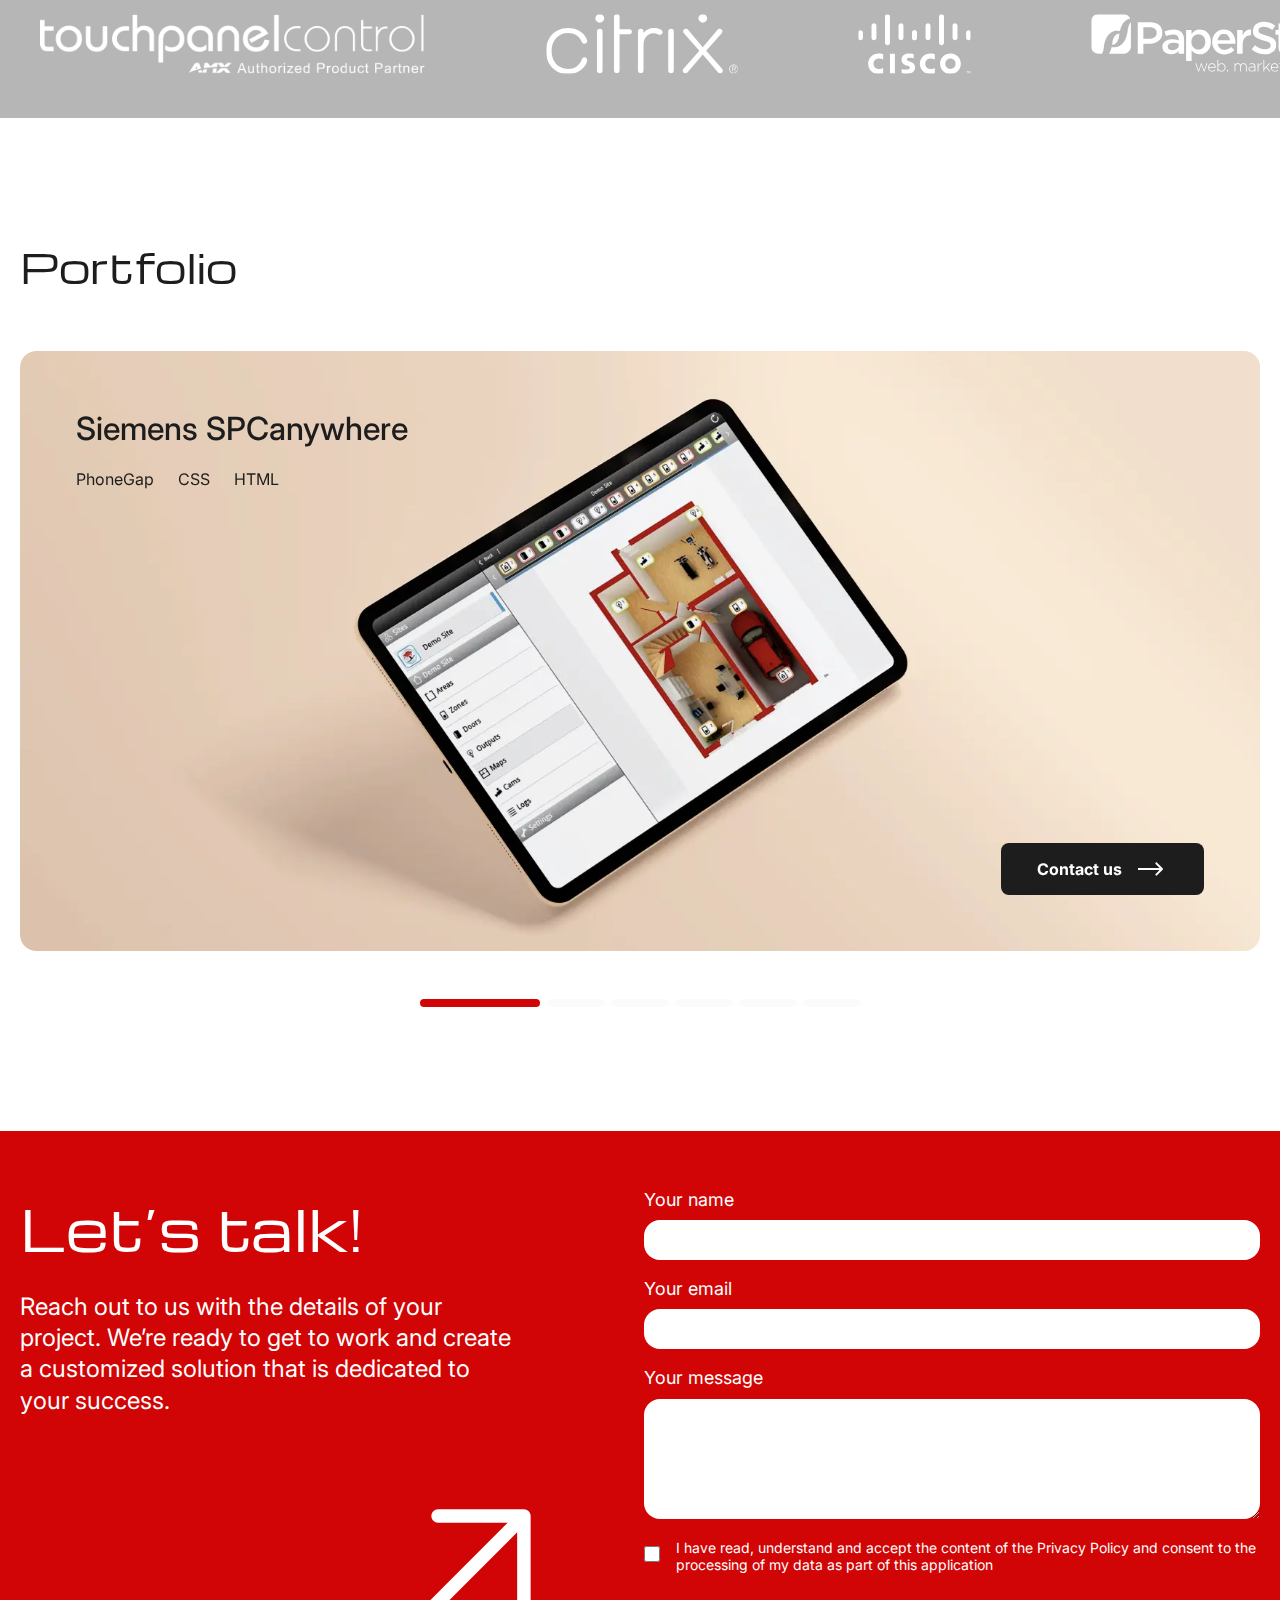
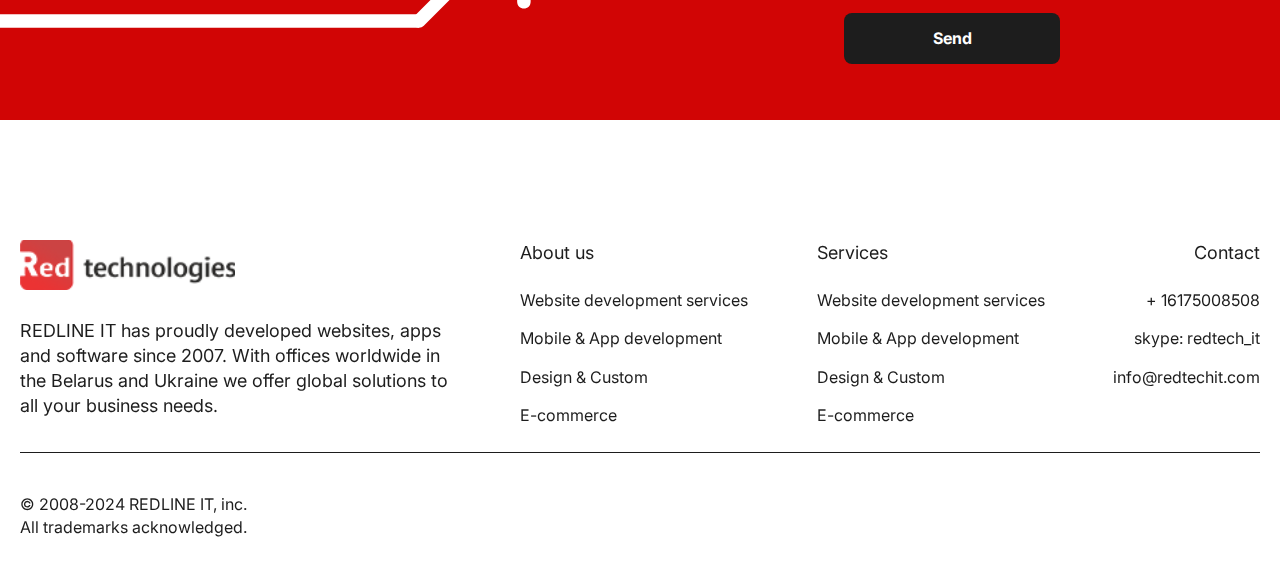
==== commit 5d584237: "adaptive" ====
--- a/index.html
+++ b/index.html
@@ -24,8 +24,35 @@
           <a href="./project.html"><p>Projects</p></a>
           <a href="./industries.html"><p>Industries</p></a>
         </div>
-        <a href="./contact-us.html"><button class="line_btn">Contact us</button></a>
-      </div>
+        <img src="./assets/menu.jpg" class="menu" onclick="toggleMenu()" />
+        <a href="./contact-us.html"
+          ><button class="line_btn">Contact us</button></a
+        >
+      </div>
+      <!--  -->
+      <div class="mob_nav">
+        <div class="mob_nav_exit">
+          <img src="./assets/reject.png" alt="" onclick="toggleMenu()" />
+        </div>
+        <div class="nav_menu">
+          <a href="./about.html"><p>About us</p></a>
+          <a href="./services.html"><p>Services</p></a>
+          <a href="./technologies.html"><p>Technologies</p></a>
+          <a href="./project.html"><p>Projects</p></a>
+          <a href="./industries.html"><p>Industries</p></a>
+          <a href="./contact-us.html"
+            ><button class="line_btn">Contact us</button></a
+          >
+        </div>
+      </div>
+      <script>
+        function toggleMenu() {
+          document
+            .querySelector(".mob_nav")
+            .classList.toggle("visible_mob_nav");
+        }
+      </script>
+      <!--  -->
     </nav>
     <header class="container">
       <div class="main_titile">
--- a/styles/style.css
+++ b/styles/style.css
@@ -927,6 +927,7 @@
   display: flex;
   align-items: center;
   justify-content: space-between;
+  flex-wrap: wrap;
   padding: 20px 0;
   /* Neutral_Light */
   background: rgb(242, 242, 242);
@@ -1113,7 +1114,7 @@
   align-self: center;
   justify-content: space-between;
 }
-.ind_drop_item_desc_title h4 {
+.ind_drop_item h4 {
   /* Subtitle 2 */
   color: rgb(29, 29, 29);
   font-family: Michroma;
@@ -1390,15 +1391,573 @@
 
 .project_ct .contact_block_left h3 {
   /* Title 1 */
-color: rgb(255, 255, 255);
-font-family: Michroma;
-font-size: 40px;
-font-weight: 400;
-line-height: 57px;
-letter-spacing: 0%;
-text-align: left;
-margin-bottom: 40px;
+  color: rgb(255, 255, 255);
+  font-family: Michroma;
+  font-size: 40px;
+  font-weight: 400;
+  line-height: 57px;
+  letter-spacing: 0%;
+  text-align: left;
+  margin-bottom: 40px;
 }
 .project_ct .contact_block_left {
   width: 50%;
-}+}
+
+.projects_nav {
+  display: flex;
+  align-items: center;
+  margin-top: 16px;
+  margin-bottom: 47px;
+  gap: 8px;
+}
+.projects_nav img {
+  margin-right: 8px;
+}
+
+.projects_nav p {
+  /* Text_Small */
+  color: rgb(182, 182, 182);
+  font-family: Inter;
+  font-size: 14px;
+  font-weight: 400;
+  line-height: 17px;
+  letter-spacing: 0%;
+  text-align: left;
+}
+.projects_nav p:hover {
+  text-decoration: underline;
+}
+
+.project_page_img {
+  width: 100%;
+  margin: 56px 0;
+}
+
+.project_p_desc_title_line {
+  border-radius: 2px;
+  position: absolute;
+  width: 308px;
+  top: 60px;
+  height: 4px;
+  background: rgb(209, 5, 5);
+}
+.project_p_desc_title {
+  position: relative;
+}
+.project_p_desc p {
+  /* Text_body */
+  color: rgb(29, 29, 29);
+  font-family: Inter;
+  font-size: 16px;
+  font-weight: 400;
+  line-height: 140%;
+  letter-spacing: 0%;
+  text-align: left;
+  margin-bottom: 16px;
+}
+
+.project_p_desc_techs {
+  display: flex;
+  align-items: center;
+  gap: 16px;
+  flex-wrap: wrap;
+}
+.project_p_desc ul {
+  padding-left: 20px;
+  padding-bottom: 16px;
+}
+.project_p_desc {
+  padding-bottom: 200px;
+}
+.project_page_card {
+  width: 524px;
+  height: 810px;
+  /* Secondary */
+  border: 2px solid rgb(29, 29, 29);
+  border-radius: 16px;
+
+  /* Background */
+  background: rgb(255, 255, 255);
+}
+.project_page_card img {
+  width: 100%;
+}
+
+.project_page_card_desc {
+  padding: 32px 40px 40px;
+}
+.project_page_card_desc h2 {
+  /* Title 2 */
+  color: rgb(29, 29, 29);
+  font-family: Inter;
+  font-size: 32px;
+  font-weight: 500;
+  line-height: 140%;
+  letter-spacing: 0%;
+  text-align: left;
+  margin-bottom: 20px;
+}
+.project_page_car_w {
+  width: 100%;
+  overflow: hidden;
+}
+.project_page_car {
+  padding-bottom: 120px;
+}
+.project_page_car_arrows {
+  display: flex;
+  align-items: center;
+  gap: 40px;
+  padding-top: 56px;
+}
+
+.project_page_car_arrow {
+  cursor: pointer;
+}
+.project_page_car_arrow {
+  position: static !important;
+}
+
+.roadmap_list {
+  padding-left: 107px;
+}
+.roadmap_list .ind_drop_item_desc {
+  width: 80%;
+}
+.mob_nav {
+  width: 100%;
+  height: 100vh;
+  position: fixed;
+  background: #fff;
+  transition: all 0.4s ease;
+  z-index: 111;
+  left: 0;
+  top: 0;
+  padding: 20px;
+  transform: translateX(-100%);
+}
+.mob_nav .nav_menu {
+  padding-top: 60px;
+  flex-direction: column;
+}
+.menu {
+  width: 50px;
+  cursor: pointer;
+  display: none;
+}
+.visible_mob_nav {
+  transition: all 0.4s ease;
+  transform: translate(0);
+}
+.mob_nav_exit {
+  display: flex;
+  align-items: center;
+  justify-content: flex-end;
+  padding-top: 10px;
+}
+.mob_nav_exit img {
+  width: 40px;
+  cursor: pointer;
+}
+
+@media only screen and (max-width: 1300px) {
+  .container {
+    padding-left: 20px;
+    padding-right: 20px;
+  }
+  .about_header img {
+    width: 70%;
+  }
+}
+
+@media only screen and (max-width: 1000px) {
+  .nav_wrapper .nav_menu {
+    display: none;
+  }
+  .menu {
+    display: flex;
+  }
+  .book_meeting {
+    margin-top: 20px;
+  }
+  .about_header img {
+    display: none;
+  }
+  .services_header {
+    flex-direction: column;
+    gap: 20px;
+  }
+  .services_header img {
+    width: 100%;
+  }
+  .services_header_text {
+    justify-content: start;
+    align-items: start;
+  }
+  .services_header_text p {
+    max-width: 100%;
+  }
+  .services_header_text h1 {
+    text-align: left;
+  }
+  .dev_processeess img {
+    width: 100%;
+  }
+  .services_header .book_meeting_circle {
+    position: static;
+    margin: 0 auto;
+  }
+  .services_header {
+    padding: 30px 10px;
+  }
+  .ind_header p {
+    position: static;
+  }
+  .block_item {
+    width: 100% !important;
+    max-width: 100%;
+  }
+}
+@media only screen and (max-width: 700px) {
+  .project_page_card {
+    width: 100%;
+    height: auto;
+  }
+  .project_page_card_desc {
+    padding: 20px;
+  }
+  .project_ct .contact_block_left,
+  .projects_header_desc div,
+  .projects_header_desc p {
+    width: 100%;
+  }
+  .project_p_desc {
+    padding-bottom: 20px;
+  }
+  .project_p_desc_title_line {
+    display: none;
+  }
+  .project_p_desc .project_p_desc_techs {
+    margin-bottom: 20px;
+  }
+  .project_p_desc .project_p_desc_techs p {
+    margin-bottom: 0;
+  }
+  .project_page_car {
+    padding-bottom: 30px;
+  }
+  .project_page_img {
+    margin: 20px 0;
+  }
+  .projects_nav {
+    margin-bottom: 20px;
+    flex-wrap: wrap;
+  }
+  .project_page_card_desc h2 {
+    font-size: 22px;
+  }
+  .projects_header_desc {
+    flex-direction: column;
+  }
+  .projects_header {
+    padding: 30px 0;
+  }
+  .projects_header_desc h4 {
+    margin-bottom: 20px;
+  }
+  .projects_header_desc button {
+    width: 100%;
+  }
+  .projects_header_desc {
+    gap: 30px;
+  }
+  .navigation_block_content .block_item_btn {
+    align-items: start;
+    justify-content: start;
+  }
+  .bottom_blocks {
+    padding-top: 0;
+  }
+  .project_ct .contact_block_left h3 {
+    font-size: 23px;
+    line-height: 130%;
+    margin-bottom: 20px;
+  }
+  .projecgt_cont p {
+    font-size: 16px;
+  }
+  .contacts_header_wrapper,
+  .offices_list {
+    flex-direction: column;
+    gap: 20px;
+  }
+  .contacts_header_left,
+  .contacts_header_right,
+  .office_item,
+  .office_item img {
+    width: 100%;
+  }
+  .contacts_header {
+    padding-bottom: 30px;
+  }
+  .office_item {
+    flex-direction: column;
+  }
+  .contacts_header_right {
+    padding: 20px;
+  }
+  .div button {
+    width: 100%;
+  }
+  .contacts_header_wrapper {
+    margin-top: 30px;
+  }
+  .contacts_line {
+    margin-top: 20px;
+    margin-bottom: 10px;
+  }
+  .ind_drop_item {
+    padding: 20px 0;
+  }
+  .drops_list {
+    padding-bottom: 30px;
+  }
+  .ind_header {
+    padding-bottom: 30px;
+  }
+  .ind_drop_item_desc {
+    width: 100%;
+  }
+  .ind_header p {
+    font-size: 16px;
+  }
+  .techs_list {
+    gap: 10px;
+  }
+  .techs_list img {
+    width: 100%;
+  }
+  .tech .about_header_left p {
+    max-width: 100%;
+  }
+  .tech_header_btn {
+    padding: 0;
+    margin-bottom: 30px;
+  }
+  .tech_car img {
+    width: 100px;
+  }
+  .adv_tech {
+    padding-top: 30px;
+  }
+  .services_list_item {
+    flex-direction: column;
+    align-items: start;
+    gap: 15px;
+    padding: 20px 0;
+  }
+  .dev_processeess {
+    padding: 30px 0;
+  }
+  .serv_packages {
+    flex-direction: column;
+  }
+  .serv_packages_left,
+  .serv_packages_right {
+    width: 100%;
+  }
+  .serv_packages_left img {
+    position: static;
+    width: 100%;
+    border-radius: 10px;
+  }
+  .serv_packages_list_item {
+    flex-direction: column;
+  }
+  .serv_packages_list_item p {
+    font-size: 22px;
+  }
+  .serv_packages_wrapper {
+    padding-bottom: 30px;
+  }
+  .services_list_item_left p {
+    font-size: 20px;
+    line-height: 130%;
+  }
+  .services_header_text h1 {
+    font-size: 30px;
+    line-height: 130%;
+  }
+  .about_header {
+    padding: 20px 10px;
+  }
+  .facts_block_list {
+    display: flex;
+    flex-direction: column;
+    gap: 20px;
+  }
+  .roadmap_list {
+    padding-left: 0;
+  }
+  .facts_block {
+    padding-bottom: 30px;
+  }
+  .about_header_left h1,
+  .about_header_left h1 span {
+    font-size: 30px;
+    line-height: 140%;
+    margin-bottom: 15px;
+  }
+  .about_header_left p {
+    max-width: 100%;
+  }
+  .ind_drop_item {
+    flex-direction: column;
+    align-items: start;
+    gap: 20px;
+  }
+  .roadmap_list .ind_drop_item_desc,
+  .ind_drop_item_desc_text p {
+    width: 100%;
+  }
+  .about_car_card {
+    width: 100%;
+    height: auto;
+    padding: 15px;
+  }
+  .about_car_card h4 {
+    font-size: 17px;
+  }
+  .about_car_card p {
+    font-size: 14px;
+  }
+  .block_title h2 {
+    line-height: 140%;
+  }
+  .ind_drop_item h4 {
+    width: 90%;
+    font-size: 20px;
+  }
+  .about_header_left h2 {
+    font-size: 24px;
+  }
+  .about_header_left h2 {
+    line-height: 140%;
+  }
+  footer {
+    padding: 40px 0 20px;
+  }
+  br {
+    display: none !important;
+  }
+  .container {
+    padding-left: 10px;
+    padding-right: 10px;
+  }
+  header {
+    padding-top: 30px;
+  }
+  .main_titile h1 {
+    font-size: 30px;
+    line-height: 140%;
+  }
+  .book_meeting {
+    flex-direction: column;
+    gap: 20px;
+  }
+  .header_stats {
+    margin: 20px 0;
+    width: 100%;
+    flex-direction: column;
+    gap: 20px;
+  }
+  .header_stat {
+    width: 100%;
+  }
+  .header_stat p {
+    font-size: 24px;
+    line-height: 130%;
+  }
+  .header_stat_line {
+    height: 3px;
+    margin-bottom: 10px;
+  }
+  .navigation_block_wrapper {
+    flex-direction: column;
+    gap: 20px;
+  }
+  .navigation_menu_item p {
+    font-size: 24px;
+  }
+  .block_title h2 {
+    margin-bottom: 20px;
+    font-size: 24px;
+  }
+  .companies_carousel_wrapper {
+    padding: 20px 10px;
+  }
+  .companies_carousel {
+    gap: 20px;
+  }
+  .companies_carousel img {
+    width: 100px;
+  }
+  .block_item {
+    padding: 15px;
+  }
+  .contact_block_wrapper {
+    padding: 20px 0;
+  }
+  .contact_block {
+    flex-direction: column;
+    gap: 20px;
+  }
+  .contact_block_left,
+  .contact_block_right {
+    width: 100%;
+  }
+  .contact_block_left img {
+    display: none;
+  }
+  .footer_wrapper_top {
+    flex-direction: column;
+  }
+  .footer_contact h4,
+  .footer_contact p {
+    text-align: left;
+  }
+  .block_item_btn {
+    justify-content: center;
+  }
+  .portfolio_carousel_wrapper {
+    padding: 30px 0;
+  }
+  .block_item {
+    height: 300px;
+    background-size: cover;
+  }
+  .block_item_text p {
+    font-size: 20px;
+  }
+  .swiper-pagination-bullet {
+    width: 20px !important;
+    height: 4px;
+  }
+  .contact_block_left h3 {
+    font-size: 24px;
+    line-height: 140%;
+  }
+  .contact_block_left p {
+    font-size: 17px;
+  }
+  .navigation_block {
+    padding-bottom: 30px;
+  }
+  .nav_wrapper a:last-child {
+    display: none;
+  }
+  .nav_wrapper {
+    padding: 20px 10px;
+  }
+}
